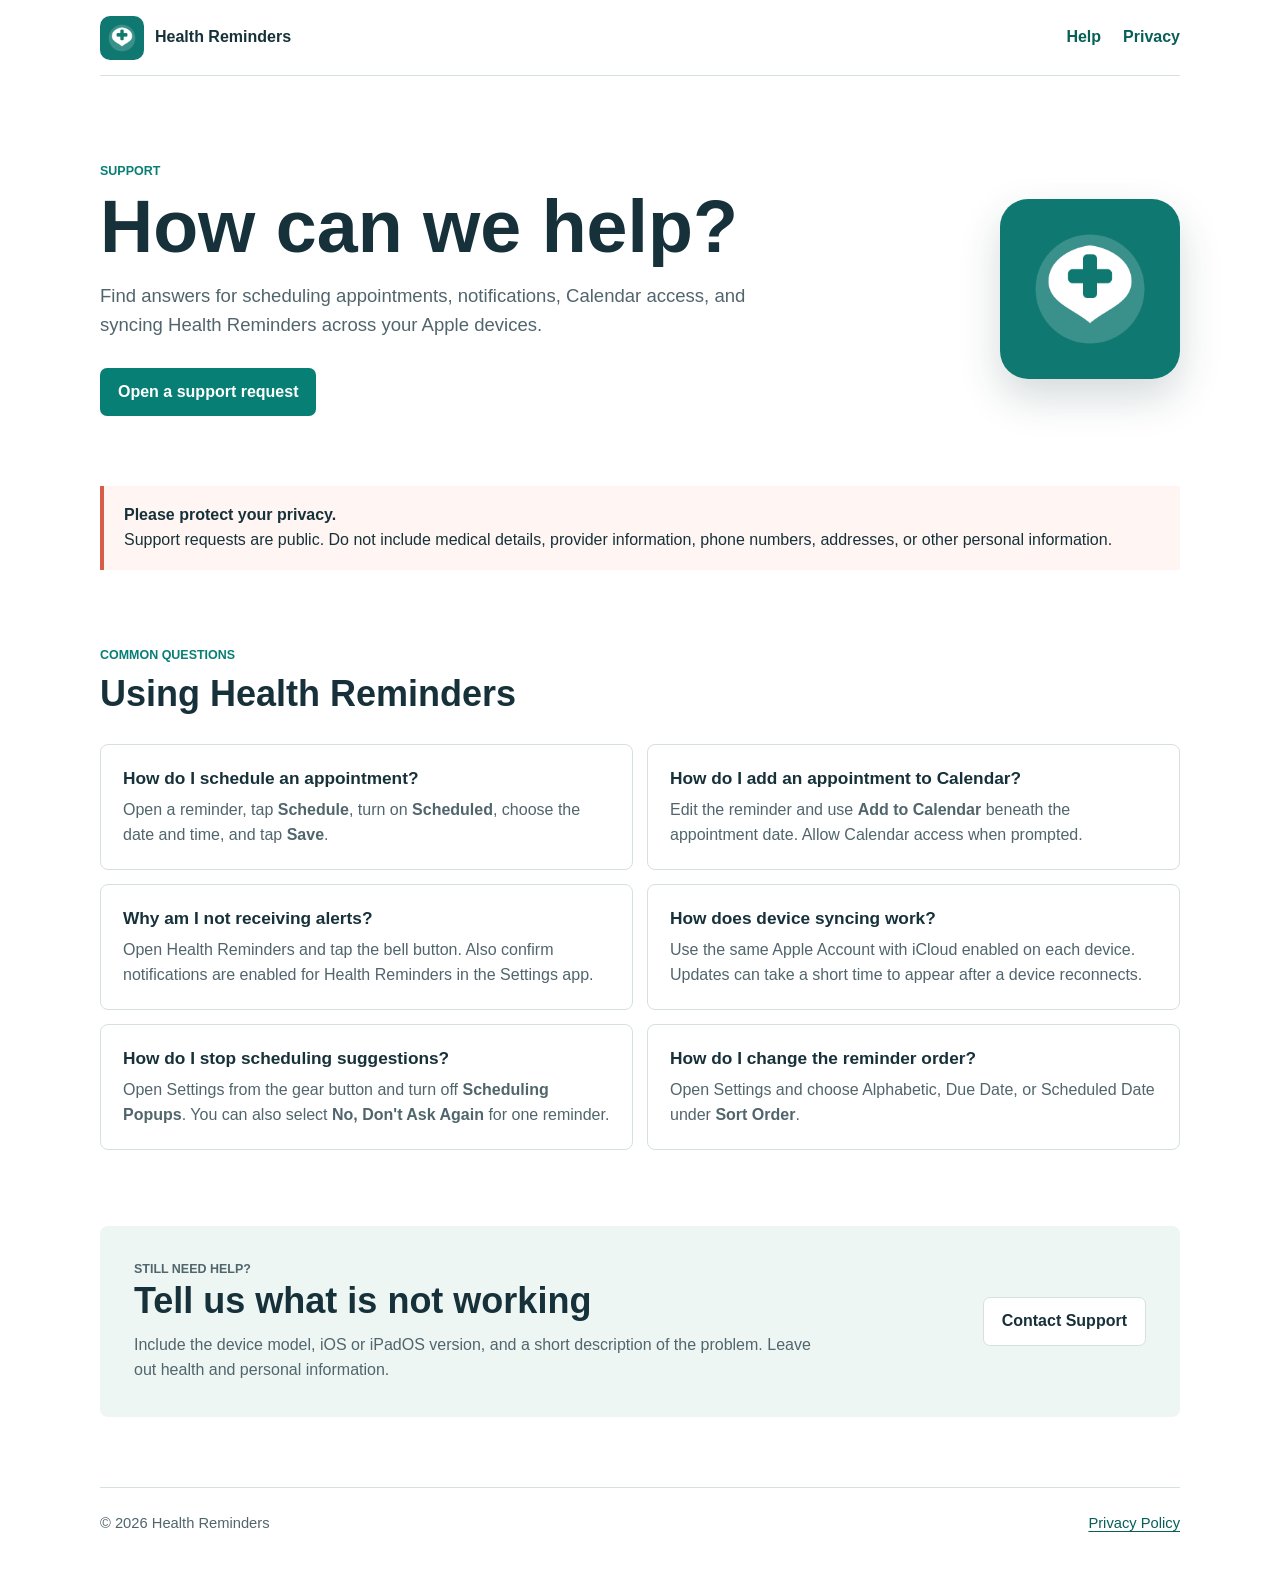
==== index.html @ 660f3a82 "Create Health Reminders support site" ====
<!doctype html>
<html lang="en">
<head>
  <meta charset="utf-8">
  <meta name="viewport" content="width=device-width, initial-scale=1">
  <meta name="description" content="Support and help for the Health Reminders app for iPhone and iPad.">
  <meta name="theme-color" content="#087f75">
  <title>Health Reminders Support</title>
  <link rel="icon" href="assets/app-icon.png">
  <link rel="stylesheet" href="styles.css">
</head>
<body>
  <header class="site-header">
    <a class="brand" href="./" aria-label="Health Reminders Support home">
      <img src="assets/app-icon.png" alt="" width="44" height="44">
      <span>Health Reminders</span>
    </a>
    <nav aria-label="Support navigation">
      <a href="#help">Help</a>
      <a href="privacy.html">Privacy</a>
    </nav>
  </header>

  <main>
    <section class="intro">
      <div class="intro-copy">
        <p class="eyebrow">Support</p>
        <h1>How can we help?</h1>
        <p class="lead">Find answers for scheduling appointments, notifications, Calendar access, and syncing Health Reminders across your Apple devices.</p>
        <a class="primary-action" href="https://github.com/twalbrecht1/HealthReminders-Support/issues/new?template=support.yml">Open a support request</a>
      </div>
      <img class="app-icon" src="assets/app-icon.png" alt="Health Reminders app icon" width="180" height="180">
    </section>

    <section class="support-notice" aria-label="Privacy reminder">
      <strong>Please protect your privacy.</strong>
      Support requests are public. Do not include medical details, provider information, phone numbers, addresses, or other personal information.
    </section>

    <section id="help" class="help-section">
      <div class="section-heading">
        <p class="eyebrow">Common Questions</p>
        <h2>Using Health Reminders</h2>
      </div>

      <div class="faq-grid">
        <article class="faq-item">
          <h3>How do I schedule an appointment?</h3>
          <p>Open a reminder, tap <strong>Schedule</strong>, turn on <strong>Scheduled</strong>, choose the date and time, and tap <strong>Save</strong>.</p>
        </article>

        <article class="faq-item">
          <h3>How do I add an appointment to Calendar?</h3>
          <p>Edit the reminder and use <strong>Add to Calendar</strong> beneath the appointment date. Allow Calendar access when prompted.</p>
        </article>

        <article class="faq-item">
          <h3>Why am I not receiving alerts?</h3>
          <p>Open Health Reminders and tap the bell button. Also confirm notifications are enabled for Health Reminders in the Settings app.</p>
        </article>

        <article class="faq-item">
          <h3>How does device syncing work?</h3>
          <p>Use the same Apple Account with iCloud enabled on each device. Updates can take a short time to appear after a device reconnects.</p>
        </article>

        <article class="faq-item">
          <h3>How do I stop scheduling suggestions?</h3>
          <p>Open Settings from the gear button and turn off <strong>Scheduling Popups</strong>. You can also select <strong>No, Don't Ask Again</strong> for one reminder.</p>
        </article>

        <article class="faq-item">
          <h3>How do I change the reminder order?</h3>
          <p>Open Settings and choose Alphabetic, Due Date, or Scheduled Date under <strong>Sort Order</strong>.</p>
        </article>
      </div>
    </section>

    <section class="contact-section">
      <div>
        <p class="eyebrow">Still Need Help?</p>
        <h2>Tell us what is not working</h2>
        <p>Include the device model, iOS or iPadOS version, and a short description of the problem. Leave out health and personal information.</p>
      </div>
      <a class="secondary-action" href="https://github.com/twalbrecht1/HealthReminders-Support/issues/new?template=support.yml">Contact Support</a>
    </section>
  </main>

  <footer>
    <span>&copy; 2026 Health Reminders</span>
    <a href="privacy.html">Privacy Policy</a>
  </footer>
</body>
</html>
---- styles.css ----
:root {
  color-scheme: light;
  --ink: #17313a;
  --muted: #51656c;
  --surface: #ffffff;
  --soft: #eef6f4;
  --line: #d6e1de;
  --teal: #087f75;
  --teal-dark: #075f58;
  --coral: #d75d49;
  --focus: #005fcc;
  font-family: -apple-system, BlinkMacSystemFont, "Segoe UI", sans-serif;
}

* {
  box-sizing: border-box;
}

html {
  scroll-behavior: smooth;
}

body {
  margin: 0;
  color: var(--ink);
  background: var(--surface);
  line-height: 1.55;
}

a {
  color: var(--teal-dark);
  text-underline-offset: 3px;
}

a:focus-visible {
  outline: 3px solid var(--focus);
  outline-offset: 3px;
}

.site-header,
main,
footer {
  width: min(1080px, calc(100% - 40px));
  margin-inline: auto;
}

.site-header {
  min-height: 76px;
  display: flex;
  align-items: center;
  justify-content: space-between;
  gap: 24px;
  border-bottom: 1px solid var(--line);
}

.brand {
  display: inline-flex;
  align-items: center;
  gap: 11px;
  color: var(--ink);
  font-weight: 750;
  text-decoration: none;
}

.brand img {
  border-radius: 10px;
}

nav {
  display: flex;
  gap: 22px;
}

nav a {
  font-weight: 650;
  text-decoration: none;
}

.intro {
  min-height: 410px;
  display: grid;
  grid-template-columns: minmax(0, 1fr) auto;
  align-items: center;
  gap: clamp(40px, 9vw, 120px);
  padding-block: 58px 42px;
}

.intro-copy {
  max-width: 680px;
}

.eyebrow {
  margin: 0 0 8px;
  color: var(--teal);
  font-size: 0.78rem;
  font-weight: 800;
  text-transform: uppercase;
}

h1,
h2,
h3,
p {
  margin-top: 0;
}

h1 {
  margin-bottom: 18px;
  font-size: clamp(2.4rem, 6vw, 4.6rem);
  line-height: 1.02;
  letter-spacing: 0;
}

h2 {
  margin-bottom: 12px;
  font-size: clamp(1.55rem, 3vw, 2.25rem);
  line-height: 1.15;
  letter-spacing: 0;
}

h3 {
  margin-bottom: 8px;
  font-size: 1.08rem;
  line-height: 1.3;
  letter-spacing: 0;
}

.lead {
  max-width: 690px;
  margin-bottom: 28px;
  color: var(--muted);
  font-size: 1.16rem;
}

.app-icon {
  width: clamp(120px, 20vw, 180px);
  height: auto;
  border-radius: 28px;
  box-shadow: 0 18px 42px rgba(23, 49, 58, 0.18);
}

.primary-action,
.secondary-action {
  display: inline-flex;
  min-height: 48px;
  align-items: center;
  justify-content: center;
  padding: 11px 18px;
  border-radius: 7px;
  font-weight: 750;
  text-decoration: none;
}

.primary-action {
  color: #ffffff;
  background: var(--teal);
}

.primary-action:hover {
  background: var(--teal-dark);
}

.secondary-action {
  color: var(--ink);
  background: #ffffff;
  border: 1px solid var(--line);
}

.support-notice {
  padding: 17px 20px;
  border-left: 4px solid var(--coral);
  background: #fff6f3;
}

.support-notice strong {
  display: block;
}

.help-section {
  padding-block: 76px;
}

.section-heading {
  margin-bottom: 30px;
}

.faq-grid {
  display: grid;
  grid-template-columns: repeat(2, minmax(0, 1fr));
  gap: 14px;
}

.faq-item {
  padding: 22px;
  border: 1px solid var(--line);
  border-radius: 8px;
  background: #ffffff;
}

.faq-item p,
.contact-section p,
.policy-content p {
  margin-bottom: 0;
  color: var(--muted);
}

.contact-section {
  display: flex;
  align-items: center;
  justify-content: space-between;
  gap: 32px;
  padding: 34px;
  border-radius: 8px;
  background: var(--soft);
}

.contact-section div {
  max-width: 680px;
}

.policy-page {
  max-width: 840px;
}

.policy-heading {
  padding-block: 64px 32px;
  border-bottom: 1px solid var(--line);
}

.policy-heading h1 {
  font-size: clamp(2.3rem, 6vw, 4rem);
}

.policy-content {
  padding-block: 22px 58px;
}

.policy-content section {
  padding-block: 24px;
  border-bottom: 1px solid var(--line);
}

footer {
  display: flex;
  justify-content: space-between;
  gap: 20px;
  margin-top: 70px;
  padding-block: 24px 36px;
  border-top: 1px solid var(--line);
  color: var(--muted);
  font-size: 0.92rem;
}

@media (max-width: 680px) {
  .site-header,
  main,
  footer {
    width: min(100% - 28px, 1080px);
  }

  .site-header {
    min-height: 68px;
  }

  .brand span {
    display: none;
  }

  .intro {
    min-height: auto;
    grid-template-columns: 1fr;
    gap: 30px;
    padding-block: 44px 34px;
  }

  .app-icon {
    grid-row: 1;
    width: 104px;
    border-radius: 22px;
  }

  .faq-grid {
    grid-template-columns: 1fr;
  }

  .contact-section {
    align-items: flex-start;
    flex-direction: column;
    padding: 24px;
  }

  footer {
    align-items: flex-start;
    flex-direction: column;
  }
}

@media (prefers-reduced-motion: reduce) {
  html {
    scroll-behavior: auto;
  }
}
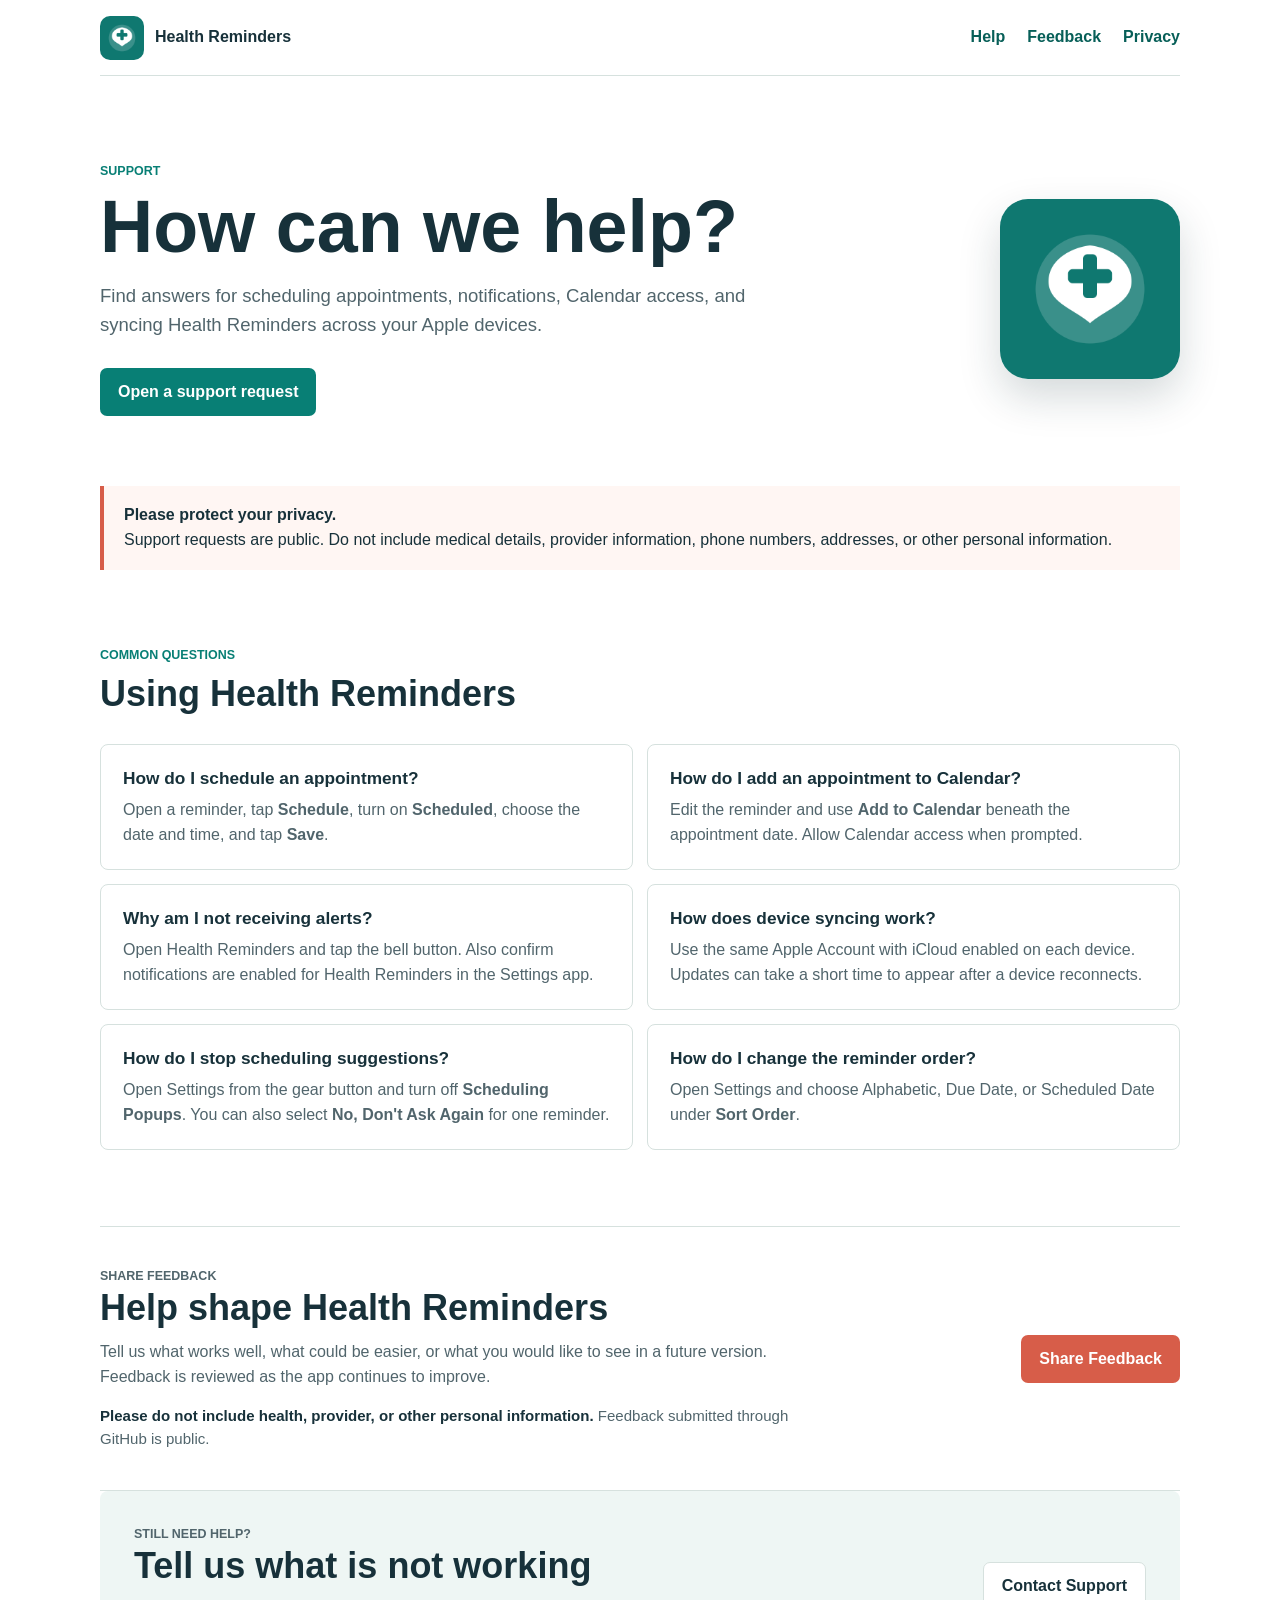
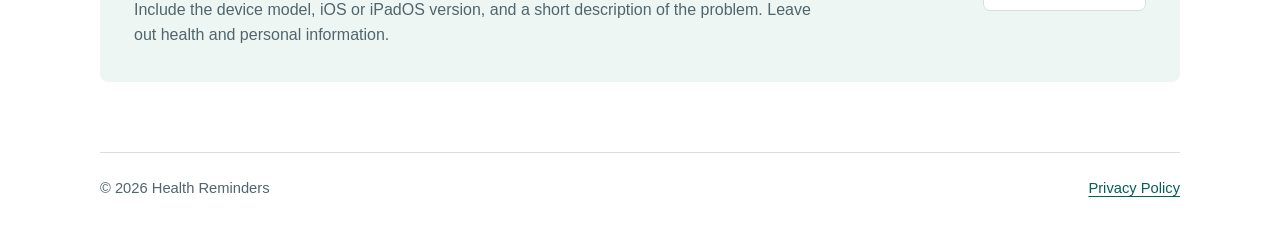
==== commit f98f7a5f: "Add user feedback section" ====
--- a/index.html
+++ b/index.html
@@ -17,6 +17,7 @@
     </a>
     <nav aria-label="Support navigation">
       <a href="#help">Help</a>
+      <a href="#feedback">Feedback</a>
       <a href="privacy.html">Privacy</a>
     </nav>
   </header>
@@ -76,6 +77,16 @@
       </div>
     </section>
 
+    <section id="feedback" class="feedback-section">
+      <div>
+        <p class="eyebrow">Share Feedback</p>
+        <h2>Help shape Health Reminders</h2>
+        <p>Tell us what works well, what could be easier, or what you would like to see in a future version. Feedback is reviewed as the app continues to improve.</p>
+        <p class="feedback-privacy"><strong>Please do not include health, provider, or other personal information.</strong> Feedback submitted through GitHub is public.</p>
+      </div>
+      <a class="feedback-action" href="https://github.com/twalbrecht1/HealthReminders-Support/issues/new?template=feedback.yml">Share Feedback</a>
+    </section>
+
     <section class="contact-section">
       <div>
         <p class="eyebrow">Still Need Help?</p>
--- a/styles.css
+++ b/styles.css
@@ -140,7 +140,8 @@
 }
 
 .primary-action,
-.secondary-action {
+.secondary-action,
+.feedback-action {
   display: inline-flex;
   min-height: 48px;
   align-items: center;
@@ -166,6 +167,15 @@
   border: 1px solid var(--line);
 }
 
+.feedback-action {
+  color: #ffffff;
+  background: var(--coral);
+}
+
+.feedback-action:hover {
+  background: #b94635;
+}
+
 .support-notice {
   padding: 17px 20px;
   border-left: 4px solid var(--coral);
@@ -199,6 +209,7 @@
 
 .faq-item p,
 .contact-section p,
+.feedback-section p,
 .policy-content p {
   margin-bottom: 0;
   color: var(--muted);
@@ -212,6 +223,28 @@
   padding: 34px;
   border-radius: 8px;
   background: var(--soft);
+}
+
+.feedback-section {
+  display: grid;
+  grid-template-columns: minmax(0, 1fr) auto;
+  align-items: center;
+  gap: 40px;
+  padding-block: 40px;
+  border-block: 1px solid var(--line);
+}
+
+.feedback-section > div {
+  max-width: 720px;
+}
+
+.feedback-privacy {
+  padding-top: 14px;
+  font-size: 0.94rem;
+}
+
+.feedback-privacy strong {
+  color: var(--ink);
 }
 
 .contact-section div {
@@ -289,6 +322,11 @@
     padding: 24px;
   }
 
+  .feedback-section {
+    grid-template-columns: 1fr;
+    gap: 22px;
+  }
+
   footer {
     align-items: flex-start;
     flex-direction: column;
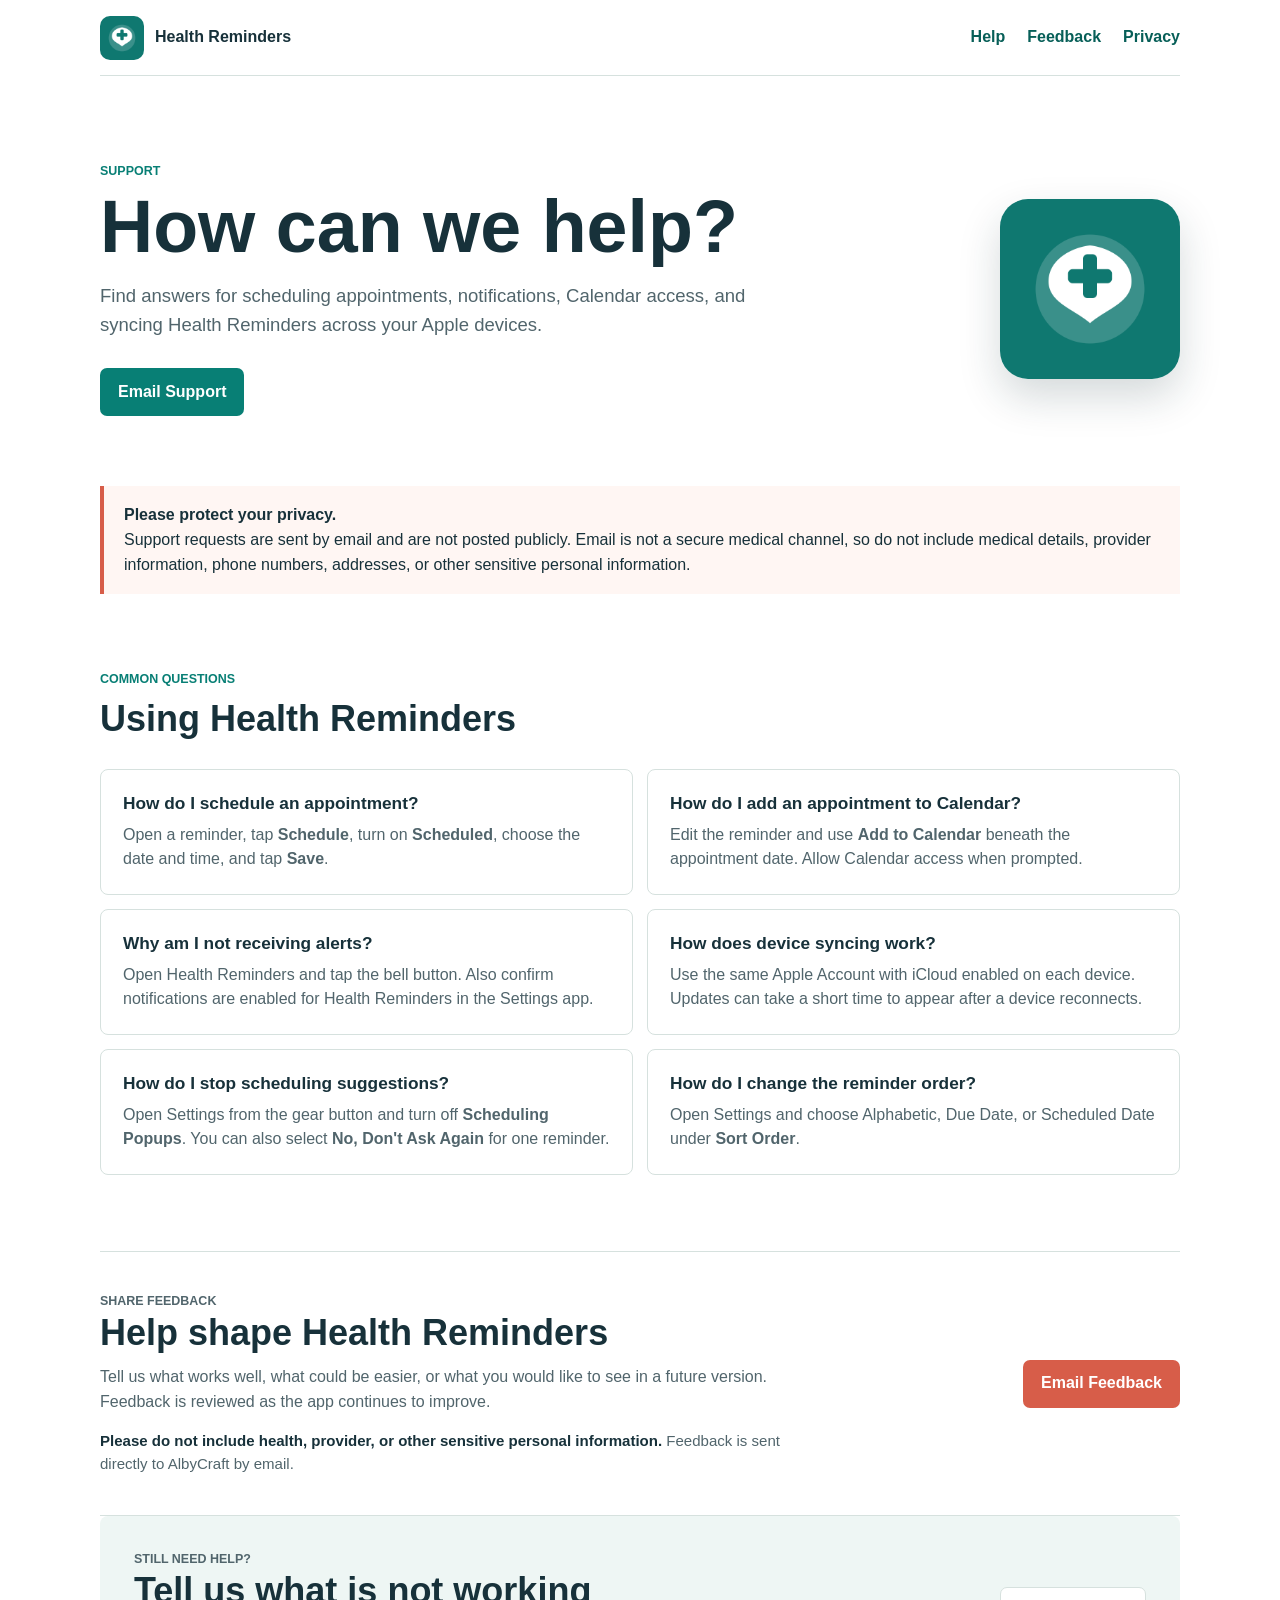
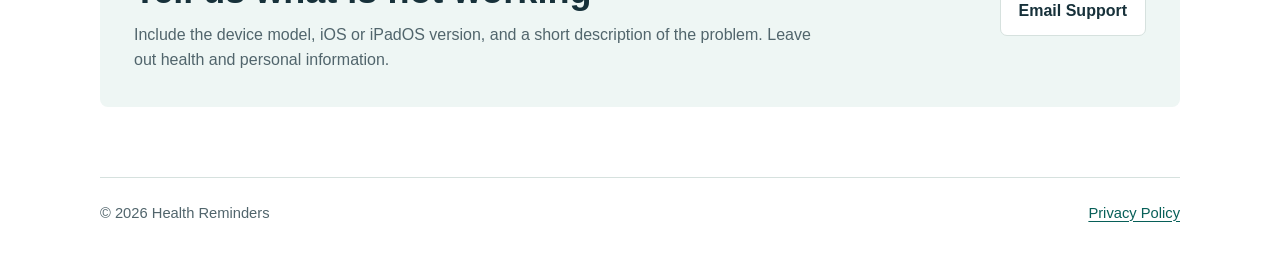
==== commit 9d52663d: "Route support requests to AlbyCraft email" ====
--- a/index.html
+++ b/index.html
@@ -28,14 +28,14 @@
         <p class="eyebrow">Support</p>
         <h1>How can we help?</h1>
         <p class="lead">Find answers for scheduling appointments, notifications, Calendar access, and syncing Health Reminders across your Apple devices.</p>
-        <a class="primary-action" href="https://github.com/twalbrecht1/HealthReminders-Support/issues/new?template=support.yml">Open a support request</a>
+        <a class="primary-action" href="mailto:albycraftsupport@gmail.com?subject=Health%20Reminders%20Support%20Request&amp;body=Device%20model%3A%0AOS%20version%3A%0AHealth%20Reminders%20version%3A%0A%0ADescribe%20the%20problem%3A%0A%0APlease%20do%20not%20include%20medical%20or%20other%20sensitive%20personal%20information.">Email Support</a>
       </div>
       <img class="app-icon" src="assets/app-icon.png" alt="Health Reminders app icon" width="180" height="180">
     </section>
 
     <section class="support-notice" aria-label="Privacy reminder">
       <strong>Please protect your privacy.</strong>
-      Support requests are public. Do not include medical details, provider information, phone numbers, addresses, or other personal information.
+      Support requests are sent by email and are not posted publicly. Email is not a secure medical channel, so do not include medical details, provider information, phone numbers, addresses, or other sensitive personal information.
     </section>
 
     <section id="help" class="help-section">
@@ -82,9 +82,9 @@
         <p class="eyebrow">Share Feedback</p>
         <h2>Help shape Health Reminders</h2>
         <p>Tell us what works well, what could be easier, or what you would like to see in a future version. Feedback is reviewed as the app continues to improve.</p>
-        <p class="feedback-privacy"><strong>Please do not include health, provider, or other personal information.</strong> Feedback submitted through GitHub is public.</p>
+        <p class="feedback-privacy"><strong>Please do not include health, provider, or other sensitive personal information.</strong> Feedback is sent directly to AlbyCraft by email.</p>
       </div>
-      <a class="feedback-action" href="https://github.com/twalbrecht1/HealthReminders-Support/issues/new?template=feedback.yml">Share Feedback</a>
+      <a class="feedback-action" href="mailto:albycraftsupport@gmail.com?subject=Health%20Reminders%20Feedback&amp;body=What%20is%20working%20well%3A%0A%0AWhat%20could%20be%20improved%3A%0A%0AFeature%20suggestion%3A%0A%0APlease%20do%20not%20include%20medical%20or%20other%20sensitive%20personal%20information.">Email Feedback</a>
     </section>
 
     <section class="contact-section">
@@ -93,7 +93,7 @@
         <h2>Tell us what is not working</h2>
         <p>Include the device model, iOS or iPadOS version, and a short description of the problem. Leave out health and personal information.</p>
       </div>
-      <a class="secondary-action" href="https://github.com/twalbrecht1/HealthReminders-Support/issues/new?template=support.yml">Contact Support</a>
+      <a class="secondary-action" href="mailto:albycraftsupport@gmail.com?subject=Health%20Reminders%20Support%20Request&amp;body=Device%20model%3A%0AOS%20version%3A%0AHealth%20Reminders%20version%3A%0A%0ADescribe%20the%20problem%3A%0A%0APlease%20do%20not%20include%20medical%20or%20other%20sensitive%20personal%20information.">Email Support</a>
     </section>
   </main>
 
